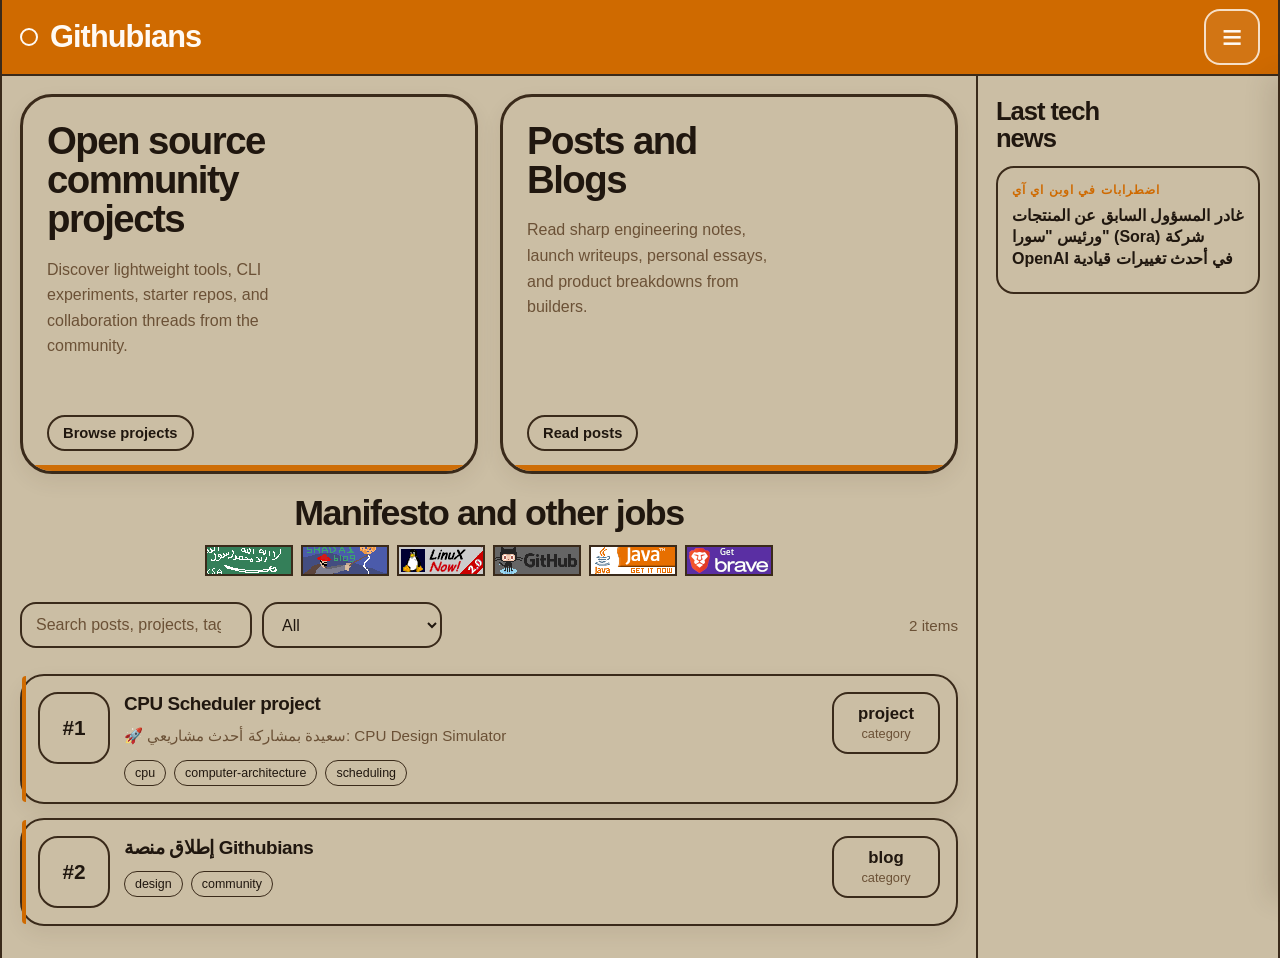
==== index.html @ 961b387b "Added initial files" ====
<!DOCTYPE html>
<html lang="en">
<head>
  <meta charset="UTF-8" />
  <meta name="viewport" content="width=device-width, initial-scale=1.0" />
  <link rel="stylesheet" href="css/style.css">
  <title>Githubians</title>
</head>
<body>
  <div class="page">
    <div class="shell">
      <header class="topbar">
        <a href="#" class="brand" aria-label="Githubians home">
          <span class="brand-mark" aria-hidden="true"></span>
          <span>Githubians</span>
        </a>

        <button class="menu-btn" id="menuBtn" aria-label="Open menu" aria-expanded="false" aria-controls="drawer">
          <span class="menu-icon">≡</span>
        </button>
      </header>

      <aside class="drawer" id="drawer" aria-hidden="true">
        <h2>Explore Githubians</h2>
        <p>A minimal social-news homepage inspired by Hacker News, Lobsters, and modern indie tech aggregators.</p>
        <nav class="drawer-nav">
          <a href="#community">Community projects</a>
          <a href="#blogs">Posts and blogs</a>
          <a href="#feed">Trending feed</a>
          <button id="shuffleBtn" type="button">Shuffle stories</button>
        </nav>
      </aside>
      <div class="overlay" id="overlay"></div>

      <div class="layout">
        <main class="main">
          <section class="hero-grid">
            <article class="hero-card" id="community" tabindex="0">
              <h2>Open source community projects</h2>
              <p>Discover lightweight tools, CLI experiments, starter repos, and collaboration threads from the community.</p>
              <div class="pill">Browse projects</div>
            </article>

            <article class="hero-card" id="blogs" tabindex="0">
              <h2>Posts and Blogs</h2>
              <p>Read sharp engineering notes, launch writeups, personal essays, and product breakdowns from builders.</p>
              <div class="pill">Read posts</div>
            </article>
          </section>

          <section>
            <h2 class="section-title">Manifesto and other jobs</h2>
            <div class="jobs-row" id="jobsRow">
  <a class="btn88" href="#"><img src="images/ksa.png" alt="Saudi Arabia"></a>
  <a class="btn88" href="#"><img src="images/saadaiblog.png" alt="SaadAIBlog"></a>
  <a class="btn88" href="#"><img src="images/linux.gif" alt="Linux"></a>
  <a class="btn88" href="#"><img src="images/github.gif" alt="Github"></a>
  <a class="btn88" href="#"><img src="images/java.gif" alt="Java"></a>
  <a class="btn88" href="#"><img src="images/brave.gif" alt="Brave"></a>
</div>
          </section>

          

          <section class="toolbar">
            <input id="searchInput" type="search" placeholder="Search posts, projects, tags..." />
            <select id="filterType">
              <option value="all">All</option>
              <option value="project">Projects</option>
              <option value="blog">Blogs</option>
              <option value="news">News</option>
            </select>
            <div class="count" id="countLabel">0 items</div>
          </section>

          <section class="stream" id="feed"></section>
        </main>

        <aside class="sidebar">
          <h3>Last tech news</h3>
          <div class="news-list" id="newsList"></div>
        </aside>
      </div>
    </div>
  </div>

  <script src="js/script.js">
  </script>
</body>
</html>
---- css/style.css ----
:root {
  --bg: #cbbea4;
  --bg-rgb: 242, 215, 160;
  --panel: #cbbea4;
  --surface: #cbbea4;
  --surface-strong: #cbbea4;
  --text: #20170f;
  --line: #3a2a1a;
  --muted: #6b5136;
  --accent: #cf6a00;
  --accent-soft: #e8a24d;
  --radius-xl: 32px;
  --radius-lg: 20px;
  --shadow: 0 8px 20px rgba(58, 42, 26, 0.08);
  --max: 1400px;
  --cursor: url("data:image/svg+xml,%3Csvg xmlns='http://www.w3.org/2000/svg' width='32' height='32' viewBox='0 0 32 32'%3E%3Crect x='4' y='4' width='24' height='24' rx='4' fill='%23cf6a00' stroke='%233a2a1a' stroke-width='2'/%3E%3Ccircle cx='16' cy='16' r='5' fill='%23f2d7a0'/%3E%3C/svg%3E") 8 8, auto;
}

* {
  box-sizing: border-box;
}

html {
  scroll-behavior: smooth;
}

body {
  margin: 0;
  font-family: Arial, Helvetica, sans-serif;
  background: var(--bg);
  color: var(--text);
  cursor: var(--cursor);
  font-family:'Lucida Sans', 'Lucida Sans Regular', 'Lucida Grande', 'Lucida Sans Unicode', Geneva, Verdana, sans-serif

}

button,
input,
select,
a,
.hero-card,
.news-item,
.job-tile,
.stream-card {
  cursor: var(--cursor);
}

button,
input,
select {
  font: inherit;
}

.page {
  min-height: 100vh;
  display: flex;
  justify-content: center;
  background: var(--bg);
}

.shell {
  width: 100%;
  max-width: var(--max);
  min-height: 100vh;
  border-left: 2px solid var(--line);
  border-right: 2px solid var(--line);
  background: var(--bg);
}

.topbar {
  height: 76px;
  display: flex;
  align-items: center;
  justify-content: space-between;
  padding: 0 18px;
  border-bottom: 2px solid var(--line);
  position: sticky;
  top: 0;
  background: var(--accent);
  z-index: 40;
}

.brand {
  display: flex;
  align-items: center;
  gap: 12px;
  text-decoration: none;
  color: #fffaf4;
  font-size: clamp(1.5rem, 2.4vw, 2.35rem);
  line-height: 1;
  font-weight: 700;
  letter-spacing: -0.03em;
}

.brand-mark {
  width: 18px;
  height: 18px;
  border: 2px solid #fffaf4;
  border-radius: 50%;
  background: transparent;
}

.menu-btn {
  min-width: 56px;
  height: 56px;
  border: 2px solid rgba(255, 250, 244, 0.8);
  background: rgba(255, 250, 244, 0.08);
  color: #fffaf4;
  display: inline-flex;
  align-items: center;
  justify-content: center;
  border-radius: 16px;
  transition: background 160ms ease, transform 160ms ease, border-color 160ms ease;
}

.menu-btn:hover,
.menu-btn:focus-visible {
  background: rgba(255, 250, 244, 0.16);
  border-color: #fffaf4;
  outline: none;
  transform: translateY(-1px);
}

.menu-icon {
  font-size: 2.2rem;
  line-height: 1;
}

.drawer {
  position: fixed;
  top: 76px;
  right: 0;
  width: min(340px, 92vw);
  height: calc(100vh - 76px);
  background: var(--bg);
  border-left: 2px solid var(--line);
  transform: translateX(100%);
  transition: transform 220ms ease;
  z-index: 50;
  padding: 18px;
  overflow: auto;
  box-shadow: -12px 0 24px rgba(58, 42, 26, 0.12);
}

.drawer.open {
  transform: translateX(0);
}

.drawer h2 {
  margin: 0 0 12px;
  font-size: 1.5rem;
}

.drawer p {
  color: var(--muted);
  line-height: 1.5;
  margin-top: 0;
}

.drawer-nav {
  display: grid;
  gap: 10px;
  margin-top: 18px;
}

.drawer-nav a,
.drawer-nav button {
  border: 2px solid var(--line);
  background: var(--bg);
  border-radius: 16px;
  padding: 12px 14px;
  text-align: left;
  color: var(--text);
  text-decoration: none;
}

.overlay {
  position: fixed;
  inset: 76px 0 0 0;
  background: rgba(58, 42, 26, 0.14);
  opacity: 0;
  visibility: hidden;
  transition: 200ms ease;
  z-index: 45;
}

.overlay.show {
  opacity: 1;
  visibility: visible;
}

.layout {
  display: grid;
  grid-template-columns: minmax(0, 1fr) 300px;
  min-height: calc(100vh - 76px);
  background: var(--bg);
}

.main {
  padding: 18px 18px 32px;
  border-right: 2px solid var(--line);
  background: var(--bg);
}

.sidebar {
  padding: 18px;
  background: var(--bg);
}

.hero-grid {
  display: grid;
  grid-template-columns: repeat(2, minmax(0, 1fr));
  gap: 22px;
  align-items: start;
  margin-bottom: 20px;
}

.hero-card {
  min-height: 380px;
  border: 3px solid var(--line);
  border-radius: var(--radius-xl);
  padding: 24px 24px 18px;
  background: var(--bg);
  box-shadow: var(--shadow);
  position: relative;
  overflow: hidden;
  transition: transform 160ms ease, box-shadow 160ms ease;
}

.hero-card::after {
  content: '';
  position: absolute;
  inset: auto 0 0 0;
  height: 6px;
  background: var(--accent);
  opacity: 0.95;
}

.hero-card:hover,
.hero-card:focus-visible {
  transform: translateY(-2px);
  box-shadow: 0 12px 24px rgba(58, 42, 26, 0.1);
  outline: none;
}

.hero-card h2 {
  margin: 0;
  font-size: clamp(2rem, 3vw, 3.2rem);
  line-height: 1.02;
  font-weight: 700;
  max-width: 11ch;
  letter-spacing: -0.04em;
}

.hero-card p {
  margin-top: 18px;
  max-width: 30ch;
  color: var(--muted);
  font-size: 1rem;
  line-height: 1.6;
}

.hero-card .pill {
  position: absolute;
  left: 24px;
  bottom: 20px;
  padding: 8px 14px;
  border: 2px solid var(--line);
  border-radius: 999px;
  background: var(--bg);
  font-size: 0.92rem;
  font-weight: 700;
}

.section-title {
  font-size: clamp(1.45rem, 2.8vw, 2.75rem);
  line-height: 1.1;
  text-align: center;
  margin: 12px 0;
  font-weight: 700;
  letter-spacing: -0.04em;
}


.jobs-row {
  display: flex;
  justify-content: center;
  gap: 8px;
  flex-wrap: wrap;
  margin: 0 auto;
  width: fit-content;
  border: none;
  background: transparent;
}

.btn88 {
  width: 88px;
  height: 31px;
  display: inline-flex;
  align-items: center;
  justify-content: center;
  text-decoration: none;
  border: 2px solid var(--line);
  background: var(--bg);
  overflow: hidden;
  image-rendering: pixelated;
}

.btn88 img {
  width: 88px;
  height: 31px;
  display: block;
  object-fit: cover;
}

.btn88:hover,
.btn88:focus-visible {
  transform: translateY(-1px);
  outline: none;
}

.sidebar h3 {
  margin: 4px 0 14px;
  font-size: clamp(1.45rem, 2vw, 2.2rem);
  font-weight: 700;
  line-height: 1.05;
  max-width: 8ch;
  letter-spacing: -0.04em;
}

.news-list {
  display: grid;
  gap: 10px;
}

.news-item {
  border: 2px solid var(--line);
  background: var(--bg);
  border-radius: 18px;
  padding: 14px;
  transition: transform 140ms ease, box-shadow 140ms ease;
}

.news-item:hover,
.news-item:focus-visible {
  transform: translateY(-2px);
  box-shadow: var(--shadow);
  outline: none;
}

.news-item .meta {
  font-size: 0.78rem;
  color: var(--accent);
  margin-bottom: 8px;
  text-transform: uppercase;
  letter-spacing: 0.08em;
  font-weight: 700;
}

.news-item .title {
  font-size: 1rem;
  line-height: 1.35;
  font-weight: 700;
  margin-bottom: 8px;
}

.news-item .sub {
  font-size: 0.9rem;
  color: var(--muted);
  line-height: 1.45;
}

.stream {
  margin-top: 26px;
  display: grid;
  gap: 14px;
}

.stream-card {
  display: grid;
  grid-template-columns: 72px minmax(0, 1fr) auto;
  gap: 14px;
  border: 2px solid var(--line);
  border-radius: 24px;
  background: var(--bg);
  padding: 16px;
  align-items: start;
  box-shadow: var(--shadow);
  position: relative;
}

.stream-card::before {
  content: '';
  position: absolute;
  inset: 0 auto 0 0;
  width: 4px;
  border-radius: 24px 0 0 24px;
  background: var(--accent);
}

.stream-rank {
  width: 72px;
  aspect-ratio: 1;
  border: 2px solid var(--line);
  border-radius: 20px;
  display: grid;
  place-items: center;
  font-size: 1.3rem;
  font-weight: 700;
  background: var(--bg);
}

.stream-body h4 {
  margin: 0 0 8px;
  font-size: 1.18rem;
  line-height: 1.25;
  font-weight: 700;
  letter-spacing: -0.02em;
}

.stream-body p {
  margin: 0;
  color: var(--muted);
  line-height: 1.55;
  font-size: 0.95rem;
  max-width: 70ch;
}

.stream-tags {
  display: flex;
  gap: 8px;
  flex-wrap: wrap;
  margin-top: 12px;
}

.tag {
  border: 1.5px solid var(--line);
  border-radius: 999px;
  padding: 5px 10px;
  font-size: 0.78rem;
  background: var(--bg);
}

.stream-stats {
  display: grid;
  gap: 8px;
  min-width: 108px;
}

.stat {
  border: 2px solid var(--line);
  border-radius: 16px;
  padding: 10px;
  text-align: center;
  background: var(--bg);
}

.stat strong {
  display: block;
  font-size: 1.05rem;
}

.stat span {
  font-size: 0.8rem;
  color: var(--muted);
}

.toolbar {
  display: flex;
  gap: 10px;
  flex-wrap: wrap;
  align-items: center;
  margin-top: 26px;
  margin-bottom: 10px;
}

.toolbar input,
.toolbar select {
  height: 46px;
  border: 2px solid var(--line);
  border-radius: 16px;
  background: var(--bg);
  color: var(--text);
  padding: 0 14px;
  min-width: 180px;
}

.toolbar input::placeholder {
  color: var(--muted);
}

.toolbar .count {
  margin-left: auto;
  color: var(--muted);
  font-size: 0.95rem;
}

.empty {
  border: 2px dashed var(--line);
  border-radius: 24px;
  padding: 24px;
  text-align: center;
  color: var(--muted);
  background: var(--bg);
}

@media (max-width: 1050px) {
  .layout {
    grid-template-columns: 1fr;
  }

  .main {
    border-right: 0;
    border-bottom: 2px solid var(--line);
  }

  .sidebar h3 {
    max-width: none;
  }
}

@media (max-width: 760px) {
  .topbar {
    height: 68px;
    padding-inline: 12px;
  }

  .brand {
    font-size: 1.15rem;
  }

  .menu-btn {
    min-width: 48px;
    height: 48px;
    border-radius: 14px;
  }

  .overlay {
    inset: 68px 0 0 0;
  }

  .drawer {
    top: 68px;
    height: calc(100vh - 68px);
  }

  .hero-grid {
    grid-template-columns: 1fr;
    gap: 18px;
  }

  .hero-card {
    min-height: 300px;
  }


  .stream-card {
    grid-template-columns: 1fr;
  }

  .stream-stats {
    grid-template-columns: repeat(3, 1fr);
    min-width: 0;
  }

  .toolbar .count {
    margin-left: 0;
    width: 100%;
  }
}
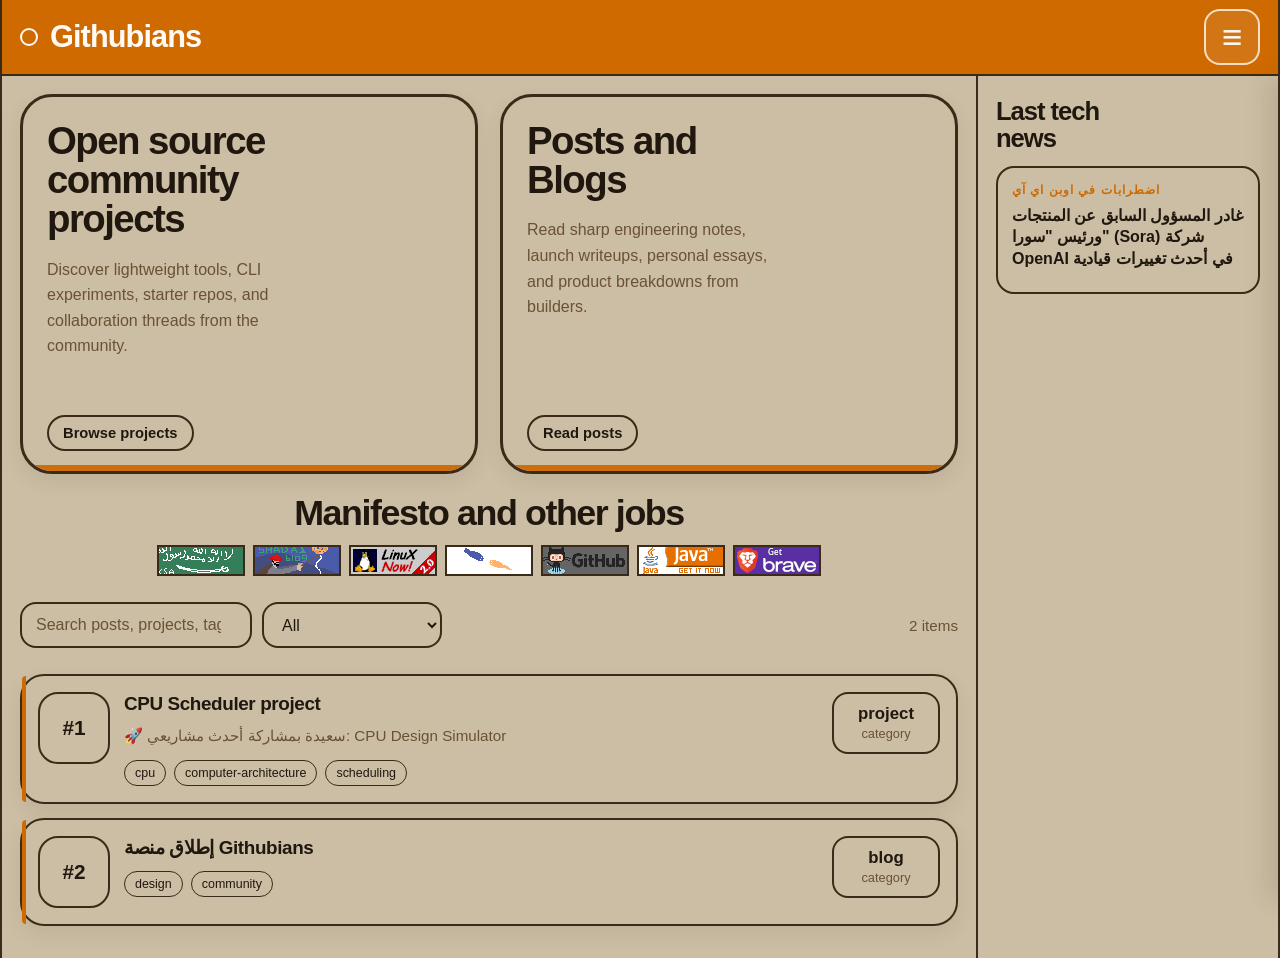
==== commit c95c2acc: "Added python" ====
--- a/index.html
+++ b/index.html
@@ -54,6 +54,7 @@
   <a class="btn88" href="#"><img src="images/ksa.png" alt="Saudi Arabia"></a>
   <a class="btn88" href="#"><img src="images/saadaiblog.png" alt="SaadAIBlog"></a>
   <a class="btn88" href="#"><img src="images/linux.gif" alt="Linux"></a>
+  <a class="btn88" href="#"><img src="images/python.gif" alt="Python"></a>
   <a class="btn88" href="#"><img src="images/github.gif" alt="Github"></a>
   <a class="btn88" href="#"><img src="images/java.gif" alt="Java"></a>
   <a class="btn88" href="#"><img src="images/brave.gif" alt="Brave"></a>
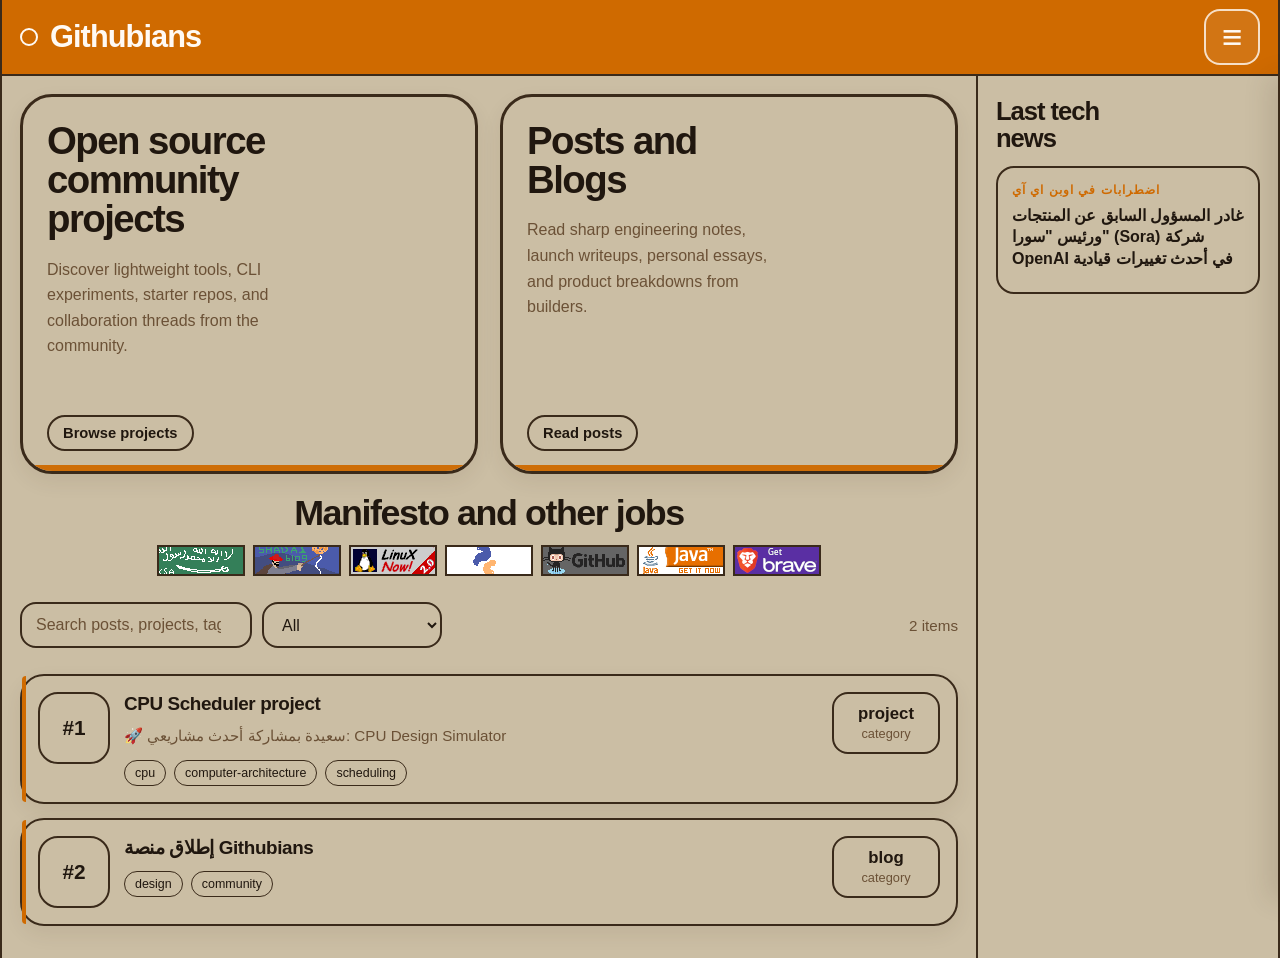
==== commit 5a3afe5f: "Update index.html" ====
--- a/index.html
+++ b/index.html
@@ -51,13 +51,13 @@
           <section>
             <h2 class="section-title">Manifesto and other jobs</h2>
             <div class="jobs-row" id="jobsRow">
-  <a class="btn88" href="#"><img src="images/ksa.png" alt="Saudi Arabia"></a>
-  <a class="btn88" href="#"><img src="images/saadaiblog.png" alt="SaadAIBlog"></a>
-  <a class="btn88" href="#"><img src="images/linux.gif" alt="Linux"></a>
-  <a class="btn88" href="#"><img src="images/python.gif" alt="Python"></a>
-  <a class="btn88" href="#"><img src="images/github.gif" alt="Github"></a>
-  <a class="btn88" href="#"><img src="images/java.gif" alt="Java"></a>
-  <a class="btn88" href="#"><img src="images/brave.gif" alt="Brave"></a>
+  <a class="btn88" href="https://en.wikipedia.org/wiki/Saudi_Arabia"><img src="images/ksa.png" alt="Saudi Arabia"></a>
+  <a class="btn88" href="https://saadai-blog-ajqrp0.cranl.net/"><img src="images/saadaiblog.png" alt="SaadAIBlog"></a>
+  <a class="btn88" href="https://www.linux.org/"><img src="images/linux.gif" alt="Linux"></a>
+  <a class="btn88" href="https://www.python.org/"><img src="images/python.gif" alt="Python"></a>
+  <a class="btn88" href="https://github.com"><img src="images/github.gif" alt="Github"></a>
+  <a class="btn88" href="https://www.java.com/en/"><img src="images/java.gif" alt="Java"></a>
+  <a class="btn88" href="https://brave.com/"><img src="images/brave.gif" alt="Brave"></a>
 </div>
           </section>
 
